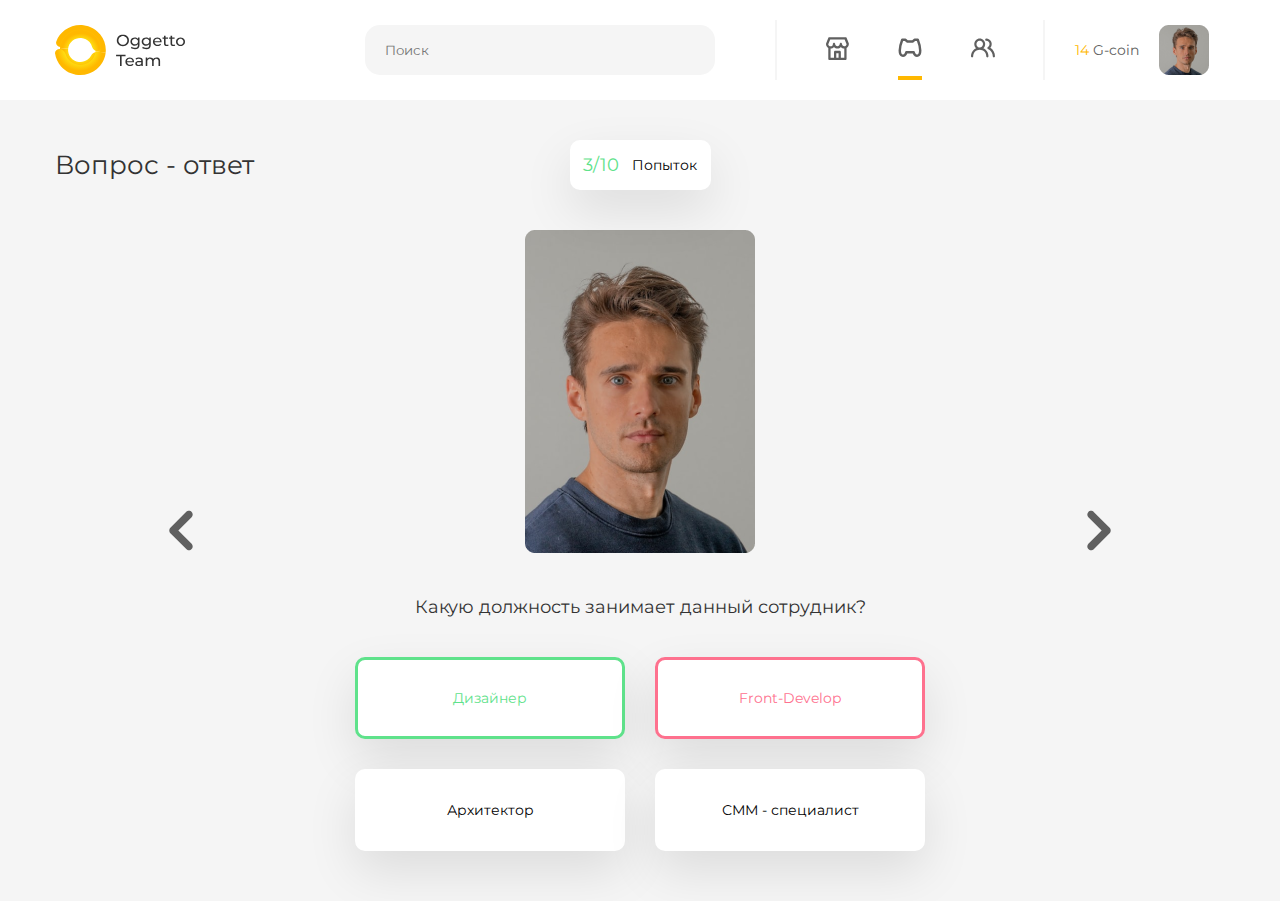
==== game.html @ 87cf0370 "game page" ====
<!DOCTYPE html>
<html lang="en">
<head>
    <meta charset="UTF-8">
    <meta http-equiv="X-UA-Compatible" content="IE=edge">
    <meta name="viewport" content="width=device-width, initial-scale=1.0">
    <link rel="stylesheet" href="css/game.css">
    <link rel="stylesheet" href="css/style.css">
    <title>Oggetto</title>
</head>
<body>
    <div class="wrapper">
        <header class="header">
            <div class="container-header">

                <img src="img/Logo.svg" alt="" id="logo-pic">
                <input type="text" class="container-header__search search" placeholder="Поиск">
                <nav class="container-header__nav nav-icons">
                    <a href="store.html" ><img src="img/Shop.svg" alt=""></a>
                    <a href="game.html" class="active-page-link"><img src="img/Game.svg" alt=""></a>
                    <a href="#"><img src="img/Users.svg" alt=""></a>
                </nav>
                <div class="container-header__coin g-coin"><span>14</span> G-coin</div>
                <img src="img/Face.png" alt="" id="face-pic">
            </div>
        </header>

        <main class="main-block">

            <section class="main-block__game-aside aside-game">

                <div class="aside-text">Вопрос - ответ</div>
                <div class="aside-game__box">
                    <div class="aside-game__amount tasks-amount"><span>3/10</span> Попыток</div>
                </div>

            </section>

            <section class="main-block__picture user-picture">
                <img src="img/left-arrow.svg" alt="" class="arrow-game-pic">
                <img src="img/Face-big.png" alt="" id="face-big-pic">
                <img src="img/right-arrow.svg" alt="" class="arrow-game-pic">
            </section>

            <section class="main-block__answers answers-game">

                <div class="answers-game__text topic-text">Какую должность занимает данный сотрудник?</div>
                <div class="answers-game__box container-unit">
                    <div class="container-unit__block answer-text right-answer">Дизайнер</div>
                    <div class="container-unit__block answer-text wrong-answer">Front-Develop</div>
                    <div class="container-unit__block answer-text">Архитектор</div>
                    <div class="container-unit__block answer-text">СММ - специалист</div>
                </div>

            </section>
        </main>
    </div>



</body>
</html>
---- css/game.css ----
.main-block__game-aside{
    margin-bottom: 40px;
}

.aside-game{
    display: flex;
    align-items: center;
    position: relative;
    height: 50px;
    width: 100%;
}

.aside-game__box{
    display: flex;
    align-items: center;
    position: absolute;
    width: 100%;
    justify-content: center;
}

.tasks-amount{
    width: 141px;
    height: 50px;
    background: #FFFFFF;
    box-shadow: 0px 20px 50px rgba(0, 0, 0, 0.1);
    border-radius: 10px;

    display: flex;
    justify-content: space-evenly;
    align-items: center;
    font-family: 'Montserrat';
    font-size: 14px;
}

.tasks-amount span{
    font-style: normal;
    font-weight: 500;
    font-size: 18px;
    line-height: 20px;
    color: #5FE28B;
}

.arrow-game-pic{
    width: 30px;
    cursor: pointer;
}

#face-big-pic{
    margin: 0 325px;
}

.user-picture{
    margin-bottom: 40px;
}

.answers-game{
    display: flex;
    flex-direction: column;
}

.topic-text{
    font-family: 'Montserrat';
    font-style: normal;
    font-weight: 500;
    font-size: 18px;
    line-height: 20px;
    color: #333333;

    margin-bottom: 40px;
    text-align: center;
}

.container-unit{
    display: flex;
    flex-wrap: wrap;
    width: 570px;
    gap: 30px;
}

.answer-text{
    display: flex;
    justify-content: center;
    align-items: center;
    width: 270px;
    height: 82px;
    flex-grow: 1;
    background: #FFFFFF;
    box-shadow: 0px 20px 50px rgba(0, 0, 0, 0.1);
    border-radius: 10px;
    cursor: pointer;

    font-family: 'Montserrat';
    font-style: normal;
    font-weight: 400;
    font-size: 14px;
    line-height: 20px;
    text-align: center;
    color: #000000;
}

.answer-text.right-answer{
    border: 3px solid #5FE28B;
    color: #5FE28B;
}
.answer-text.wrong-answer{
    border: 3px solid #FE718E;
    color: #FE718E;
}
---- css/style.css ----
*{
    box-sizing: border-box;
    font-family: 'Montserrat';
}

@font-face {
    font-family: "Montserrat";
    src: url(../fonts/Montserrat-Regular.ttf);
    font-weight: regular;
    font-style: normal;
}
@font-face {
    font-family: "Montserrat";
    src: url(../fonts/Montserrat-SemiBold.ttf);
    font-weight: 600;
    font-style: normal;
}

body{
    margin: 0;
}

.wrapper{
    background-color: #F5F5F5;
    min-height: 100vh;
    display: flex;
    flex-direction: column;
    padding-bottom: 50px;
}


/* header */
.header{
    height: 100px;
    background-color: white;
    display: flex;
    justify-content: center;
}

.container-header{
    max-width: 1170px;
    width: 100%;
    display: flex;
    align-items: center;
}

#logo-pic{
    width: 130px;
    margin-right: 180px;
    cursor: pointer;
}

.container-header__search{
    margin-right: 60px;
}

.search{
    background-color: #F5F5F5;
    border: 0;
    border-radius: 15px;
    width: 350px;
    height: 50px;
    padding-left: 20px;
}

.container-header__nav{
    margin-right: 30px;
}

.nav-icons{
    width: 270px;
    height: 60px;
    border-left: 2px solid #F5F5F5;
    border-right: 2px solid #F5F5F5;
    
    display: flex;
    align-items: center;
    justify-content: space-evenly;
}

.nav-icons a{
    text-decoration: none;
    height: 60px;
    display: flex;
    align-items: center;
    border-bottom: 4px solid transparent;
    
}

.active-page-link{
    border-bottom: 4px solid #FFB800 !important;
}

.nav-icons img{
    width: 24px;
    cursor: pointer;
}

.container-header__coin{
    margin-right: 20px;
}

.g-coin{
    font-weight: 500;
    font-size: 14px;
    color: #606060;
}

.g-coin span{
    color: #FFB800;
}

#face-pic{
    position: relative;
    right: 0;
    cursor: pointer;
}
/* конец header */

.main-block{
    width: 1170px;
    margin: 0 auto;
    padding-top: 40px;
    display: flex;
    flex-direction: column;
    align-items: center;
}

.aside-general{
    display: flex;
    justify-content: space-between;
    align-items: center;
    height: 50px;
    margin-bottom: 40px;
    width: 100%;
}

.aside-text{
    font-family: 'Montserrat';
    font-style: normal;
    font-weight: 400;
    font-size: 26px;
    line-height: 32px;
    color: #333333;
}

#aside-general__select{
    min-width: 130px;
    height: 50px;
    border: 2px solid #606060;
    border-radius: 10px;
    background-color: #F5F5F5;
    padding: 0 10px;

    font-family: 'Montserrat';
    font-style: normal;
    font-weight: 600;
    font-size: 14px;
    line-height: 20px;
    color: #606060;
}

.users-section{
    width: 100%;
    height: 618px;
    margin-bottom: 50px;

    background: #FFFFFF;
    box-shadow: 0px 20px 50px rgba(0, 0, 0, 0.1);
    border-radius: 20px;
    padding: 0 20px;
}

.titles-users{
    display: flex;
    align-items: center;
    height: 52px;
    padding-left: 10px;
    border-bottom: 2px solid #F5F5F5;
}

.titles-users__text{
    font-family: 'Montserrat';
    font-style: normal;
    font-weight: 500;
    font-size: 14px;
    line-height: 17px;
    color: #333333;
}

.name-title{
    margin-right: 298px;
}

.post-title{
    margin-right: 187px;
}

.grade-title{
    margin-right: 135px;
}

.user-line-box{
    margin-bottom: 20px;
}

.user-line{
    display: flex;
    align-items: center;
    position: relative;

    height: 80px;
    border-bottom: 2px solid #F5F5F5;
    padding: 0 10px;
}



.user-line img{
    width: 50px;
    object-fit: contain;
    margin-right: 10px;
}

.user-line__text{
    font-family: 'Montserrat';
    font-style: normal;
    font-weight: 400;
    font-size: 14px;
    line-height: 20px;

    color: #333333;
}

.user-name{
    width: 270px;
    cursor: pointer;
}

.user-post{
    width: 270px;
}

.user-grage{
    width: 180px;
}

.grow-container{
    flex-grow: 1;
}

.user-line__button{
    width: 116px;
    height: 50px;
    border: 2px solid #FFB800;
    border-radius: 10px;
    background-color: white;
    cursor: pointer;
}

/* pages-aside */
.pages-aside{
    display: flex;
    justify-content: space-between;
    align-items: center;
}

.pages-aside__box{
    display: flex;
    gap: 15px;
}

.pages-aside__box img{
    cursor: pointer;
}

.pages-aside__text{
    font-family: 'Montserrat';
    font-style: normal;
    font-weight: 400;
    font-size: 14px;
    line-height: 20px;
    color: #606060;
}

.pages-aside__text span{
    font-weight: bold;
}

.box-pages__number{
    display: flex;
    justify-content: center;
    align-items: center;
    width: 32px;
    height: 32px;
    background: #FFFFFF;
    box-shadow: 0px 4px 12px rgba(0, 0, 0, 0.08);
    border-radius: 7px;
    cursor: pointer;

    font-family: 'Montserrat';
}

.box-pages__number.page-active{
    background: #FFB800;
    color: #FFFFFF;
}
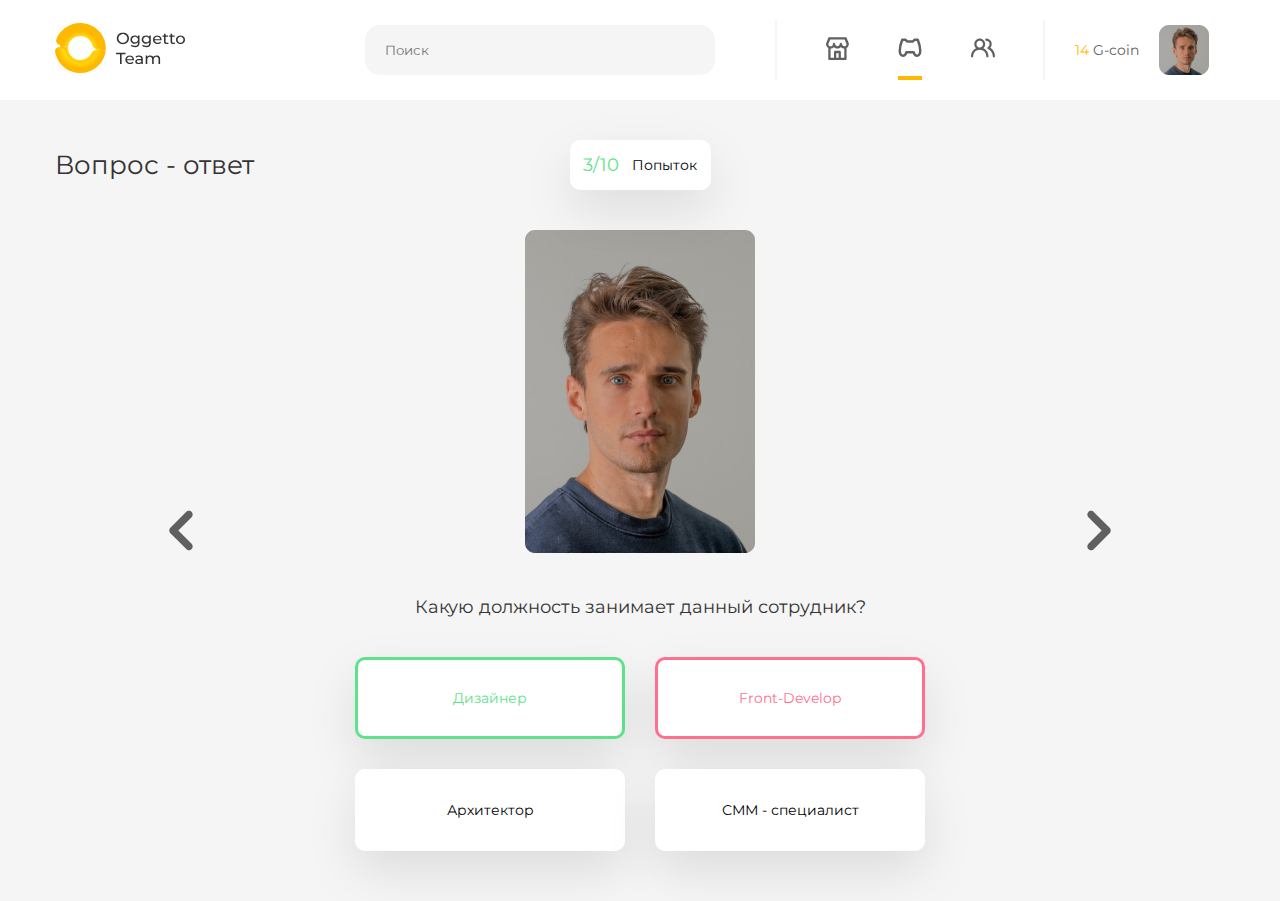
==== commit 3f22dece: "store page" ====
--- a/game.html
+++ b/game.html
@@ -13,12 +13,12 @@
         <header class="header">
             <div class="container-header">
 
-                <img src="img/Logo.svg" alt="" id="logo-pic">
+                <a href="index.html"><img src="img/Logo.svg" alt="" id="logo-pic"></a>
                 <input type="text" class="container-header__search search" placeholder="Поиск">
                 <nav class="container-header__nav nav-icons">
                     <a href="store.html" ><img src="img/Shop.svg" alt=""></a>
                     <a href="game.html" class="active-page-link"><img src="img/Game.svg" alt=""></a>
-                    <a href="#"><img src="img/Users.svg" alt=""></a>
+                    <a href="index.html"><img src="img/Users.svg" alt=""></a>
                 </nav>
                 <div class="container-header__coin g-coin"><span>14</span> G-coin</div>
                 <img src="img/Face.png" alt="" id="face-pic">
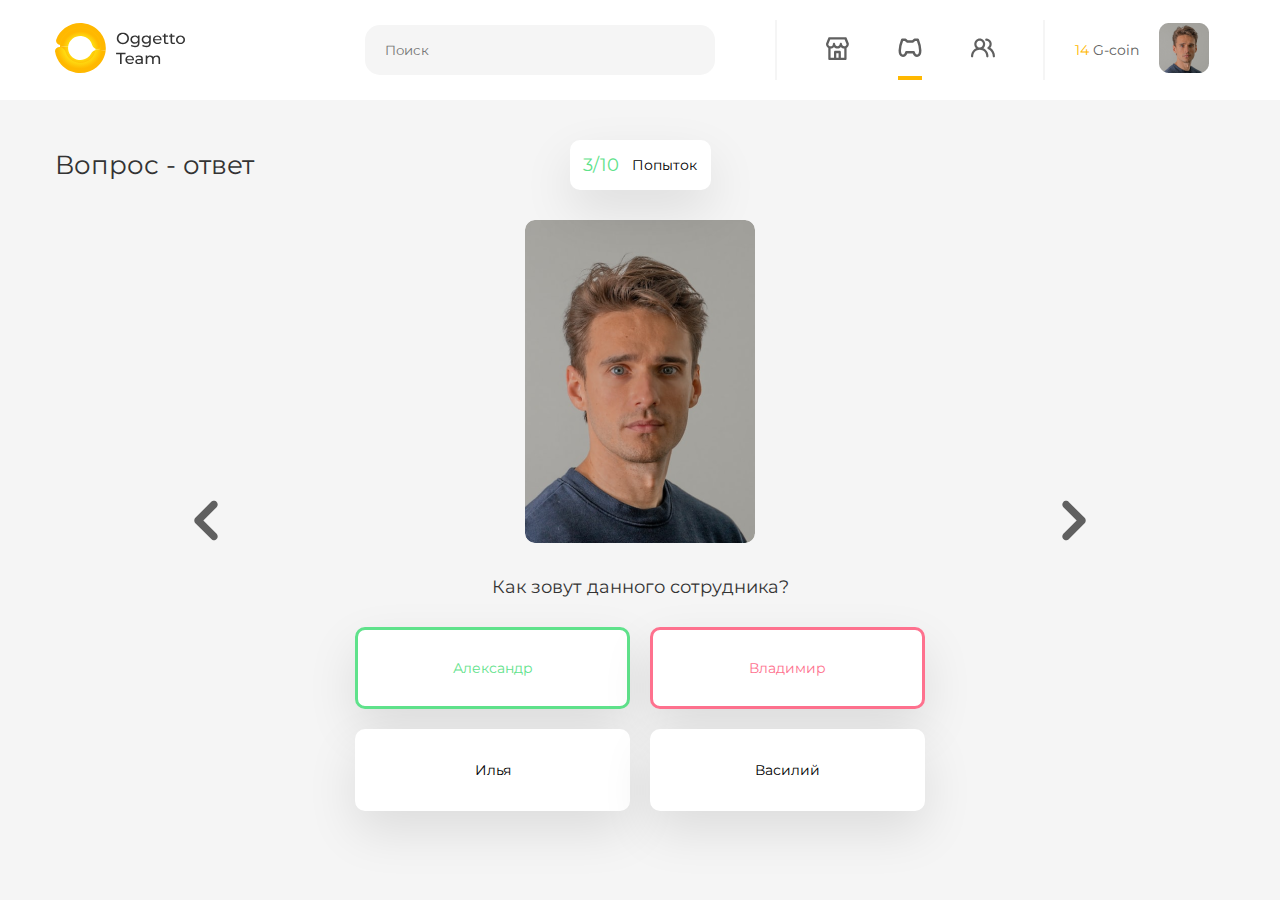
==== commit e5872684: "user self" ====
--- a/game.html
+++ b/game.html
@@ -21,7 +21,7 @@
                     <a href="index.html"><img src="img/Users.svg" alt=""></a>
                 </nav>
                 <div class="container-header__coin g-coin"><span>14</span> G-coin</div>
-                <img src="img/Face.png" alt="" id="face-pic">
+                <a href="userself.html"><img src="img/Face.png" alt="" id="face-pic"></a>
             </div>
         </header>
 
@@ -38,18 +38,18 @@
 
             <section class="main-block__picture user-picture">
                 <img src="img/left-arrow.svg" alt="" class="arrow-game-pic">
-                <img src="img/Face-big.png" alt="" id="face-big-pic">
-                <img src="img/right-arrow.svg" alt="" class="arrow-game-pic">
+                <img src="img/Face-big.png" alt="" class="face-big-pic">
+                <a href="game2.html"><img src="img/right-arrow.svg" alt="" class="arrow-game-pic"></a>
             </section>
 
             <section class="main-block__answers answers-game">
 
-                <div class="answers-game__text topic-text">Какую должность занимает данный сотрудник?</div>
+                <div class="answers-game__text topic-text">Как зовут данного сотрудника?</div>
                 <div class="answers-game__box container-unit">
-                    <div class="container-unit__block answer-text right-answer">Дизайнер</div>
-                    <div class="container-unit__block answer-text wrong-answer">Front-Develop</div>
-                    <div class="container-unit__block answer-text">Архитектор</div>
-                    <div class="container-unit__block answer-text">СММ - специалист</div>
+                    <div class="container-unit__block answer-text right-answer">Александр</div>
+                    <div class="container-unit__block answer-text wrong-answer">Владимир</div>
+                    <div class="container-unit__block answer-text">Илья</div>
+                    <div class="container-unit__block answer-text">Василий</div>
                 </div>
 
             </section>
--- a/css/game.css
+++ b/css/game.css
@@ -1,5 +1,5 @@
 .main-block__game-aside{
-    margin-bottom: 40px;
+    margin-bottom: 30px;
 }
 
 .aside-game{
@@ -45,12 +45,14 @@
     cursor: pointer;
 }
 
-#face-big-pic{
-    margin: 0 325px;
+.face-big-pic{
+    max-height: 400px;
+    margin: 0 300px;
+    border-radius: 10px;
 }
 
 .user-picture{
-    margin-bottom: 40px;
+    margin-bottom: 30px;
 }
 
 .answers-game{
@@ -66,7 +68,7 @@
     line-height: 20px;
     color: #333333;
 
-    margin-bottom: 40px;
+    margin-bottom: 30px;
     text-align: center;
 }
 
@@ -74,7 +76,7 @@
     display: flex;
     flex-wrap: wrap;
     width: 570px;
-    gap: 30px;
+    gap: 20px;
 }
 
 .answer-text{
--- a/css/style.css
+++ b/css/style.css
@@ -1,6 +1,11 @@
 *{
     box-sizing: border-box;
     font-family: 'Montserrat';
+}
+
+a{
+    text-decoration: none;
+    color: unset;
 }
 
 @font-face {
@@ -168,7 +173,10 @@
     background: #FFFFFF;
     box-shadow: 0px 20px 50px rgba(0, 0, 0, 0.1);
     border-radius: 20px;
-    padding: 0 20px;
+    padding: 0 20px 20px 20px;
+
+    display: flex;
+    flex-direction: column;
 }
 
 .titles-users{
@@ -202,6 +210,7 @@
 
 .user-line-box{
     margin-bottom: 20px;
+    flex: 1 0;
 }
 
 .user-line{
@@ -230,6 +239,11 @@
     line-height: 20px;
 
     color: #333333;
+}
+
+.user-line__text a{
+    text-decoration: none;
+    color: unset;
 }
 
 .user-name{
